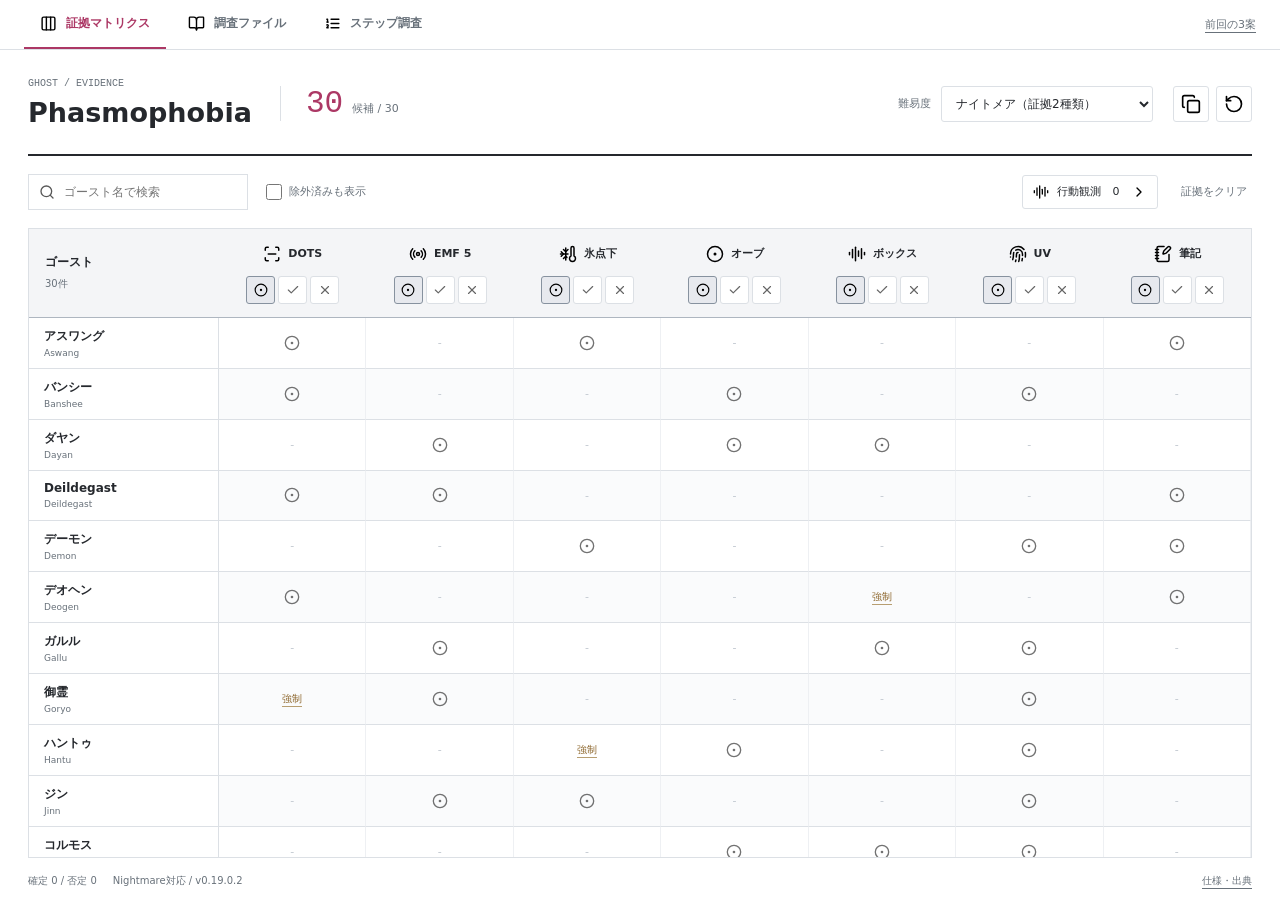
==== concepts.html @ 9a8bf1cd "Adopt dark dossier UI; polish Japanese copy and preserve saved investigations" ====
<!doctype html>
<html lang="ja">
  <head>
    <meta charset="utf-8" />
    <meta name="viewport" content="width=device-width, initial-scale=1" />
    <title>Phasmophobia | 新しいデザイン案</title>
    <meta name="theme-color" content="#ffffff" />
    <link rel="icon" href="./assets/radar.svg" type="image/svg+xml" />
    <link rel="stylesheet" href="./concepts.css" />
    <script src="./app.js" defer></script>
    <script src="./concept-state.js" defer></script>
    <script src="./concepts.js" defer></script>
  </head>
  <body data-concept="matrix">
    <nav class="concept-picker" role="tablist" aria-label="新しいデザイン案">
      <button id="matrixTab" type="button" role="tab" aria-selected="true" aria-controls="conceptApp" data-concept="matrix"><img src="./assets/columns-3.svg" alt="" />証拠マトリクス</button>
      <button id="fileTab" type="button" role="tab" aria-selected="false" aria-controls="conceptApp" data-concept="file" tabindex="-1"><img src="./assets/book-open.svg" alt="" />調査ファイル</button>
      <button id="flowTab" type="button" role="tab" aria-selected="false" aria-controls="conceptApp" data-concept="flow" tabindex="-1"><img src="./assets/list-ordered.svg" alt="" />ステップ調査</button>
      <a href="./designs.html">前回の3案</a>
    </nav>
    <main id="conceptApp" role="tabpanel" aria-labelledby="matrixTab"></main>
    <dialog id="ghostDialog" aria-label="ゴーストの調査記録"></dialog>
    <p class="sr-only" id="liveStatus" role="status" aria-live="polite"></p>
    <div id="conceptToast" class="concept-toast" role="status"></div>
  </body>
</html>
---- concepts.css ----
:root { font-family: "Segoe UI", "Yu Gothic UI", "Noto Sans JP", system-ui, sans-serif; font-size: 14px; letter-spacing: 0; color-scheme: light; --bg: #fff; --ink: #25282d; --muted: #68717a; --line: #dce0e5; --accent: #ac3865; --soft: #f4f5f7; --positive: #276e52; --negative: #af4849; }
* { box-sizing: border-box; }
body { margin: 0; color: var(--ink); background: var(--bg); }
button, input, select { font: inherit; letter-spacing: 0; color: inherit; }
button { cursor: pointer; }
button:disabled { cursor: default; opacity: .4; }
button, input, select, summary { -webkit-tap-highlight-color: transparent; }
button { transition: background 140ms, color 140ms; }
button, select, input { border-radius: 3px; }
button img { pointer-events: none; }
img { display: block; flex-shrink: 0; }
h1, h2, h3, p { margin: 0; }
a { color: var(--muted); text-underline-offset: 4px; }
:focus-visible { outline: 2px solid var(--accent); outline-offset: 3px; }
.sr-only { position: absolute; width: 1px; height: 1px; padding: 0; overflow: hidden; clip-path: inset(50%); white-space: nowrap; }
.concept-picker { display: flex; align-items: stretch; min-height: 49px; gap: 6px; padding: 0 24px; border-bottom: 1px solid var(--line); background: var(--bg); position: sticky; top: 0; z-index: 30; }
.concept-picker > button { display: flex; align-items: center; justify-content: center; gap: 9px; min-height: 49px; padding: 0 16px; border: 0; border-bottom: 2px solid transparent; border-radius: 0; background: transparent; font-size: 12px; color: var(--muted); font-weight: 600; }
.concept-picker > button img { width: 17px; height: 17px; }
.concept-picker > button[aria-selected="true"] { color: var(--accent); border-bottom-color: var(--accent); }
.concept-picker > button:hover { background: var(--soft); }
.concept-picker > a { display: flex; align-items: center; margin-left: auto; font-size: 11px; white-space: nowrap; }
#conceptApp { min-height: calc(100dvh - 49px); }
.brand h1 { font-size: 27px; line-height: 1.25; font-weight: 700; }
.brand > p { font-size: 10px; color: var(--muted); margin-bottom: 7px; font-family: Consolas, monospace; }
.utility-actions { display: flex; gap: 7px; }
.icon-control { width: 36px; height: 36px; flex-shrink: 0; padding: 0; display: inline-grid; place-items: center; border: 1px solid var(--line); background: transparent; }
.icon-control:hover { background: var(--soft); }
.header-settings { display: flex; align-items: center; justify-content: flex-end; gap: 20px; flex-wrap: wrap; }
.difficulty-menu { display: flex; align-items: center; gap: 10px; font-size: 11px; color: var(--muted); }
select { min-height: 36px; padding: 6px 28px 6px 10px; border: 1px solid var(--line); background: var(--bg); font-size: 12px; color: var(--ink); max-width: 100%; }
.custom-field { display: flex; align-items: center; gap: 8px; font-size: 11px; }
.custom-field input { width: 56px; min-height: 36px; padding: 6px; border: 1px solid var(--line); background: var(--bg); }
.name-search, .behavior-search { display: flex; align-items: center; gap: 9px; border: 1px solid var(--line); padding: 0 10px; min-height: 36px; background: var(--bg); }
.name-search img, .behavior-search img { width: 16px; height: 16px; opacity: .65; }
.name-search input, .behavior-search input { width: 100%; min-width: 0; border: 0; background: transparent; font-size: 12px; padding: 8px 0; outline-offset: 0; }
.name-search { width: 220px; max-width: 100%; }
.excluded-toggle { display: flex; align-items: center; gap: 7px; font-size: 11px; color: var(--muted); cursor: pointer; white-space: nowrap; }
input[type="checkbox"] { width: 16px; height: 16px; margin: 0; accent-color: var(--accent); flex-shrink: 0; }
.clear-control { font-size: 11px; color: var(--muted); padding: 7px 5px; background: transparent; border: 0; }
.clear-control:hover { color: var(--accent); }
.evidence-states { display: grid; grid-template-columns: repeat(3, 29px); gap: 3px; width: max-content; }
.evidence-states button { width: 29px; height: 28px; display: flex; justify-content: center; align-items: center; gap: 6px; padding: 0; border: 1px solid var(--line); background: var(--bg); color: var(--muted); }
.evidence-states button img { width: 14px; height: 14px; opacity: .6; }
.evidence-states button:hover { background: var(--soft); }
.evidence-states button[aria-checked="true"] { background: #e7e9ee; border-color: #87929f; }
.evidence-states button[aria-checked="true"] img { opacity: 1; }
.evidence-states button[aria-checked="true"][data-state="confirmed"] { border-color: #74a78c; background: #dfeee5; color: var(--positive); }
.evidence-states button[aria-checked="true"][data-state="denied"] { border-color: #c48b88; background: #f5e2df; color: var(--negative); }
.behavior-tools { display: flex; align-items: center; gap: 8px; flex-wrap: wrap; margin-bottom: 18px; }
.behavior-search { min-width: 0; flex: 1; }
.behavior-tools select { font-size: 11px; }
.observation-list { display: grid; grid-template-columns: repeat(3, minmax(0, 1fr)); gap: 0 24px; }
.observation { padding: 13px 0; border-top: 1px solid var(--line); min-width: 0; }
.observation > label { display: flex; align-items: start; gap: 9px; cursor: pointer; font-size: 12px; line-height: 1.7; }
.observation label input { margin-top: 3px; }
.observation.is-selected > label { color: var(--accent); }
.hint-label { font-size: 9px; color: var(--muted); margin-right: 6px; border-bottom: 1px solid var(--line); }
.observation details { margin: 7px 0 0 25px; }
summary { cursor: pointer; font-size: 11px; color: var(--muted); line-height: 1.8; }
.observation details p { font-size: 11px; color: var(--muted); line-height: 1.85; padding-top: 6px; overflow-wrap: anywhere; }
.empty-note { padding: 32px 16px; color: var(--muted); font-size: 13px; line-height: 1.8; text-align: center; }
.record-heading { display: flex; justify-content: space-between; align-items: start; gap: 16px; }
.record-id { font-size: 12px; color: var(--muted); margin-bottom: 7px; font-family: Consolas, monospace; overflow-wrap: anywhere; }
.record-heading h2 { font-size: 29px; line-height: 1.3; font-weight: 650; overflow-wrap: anywhere; }
.record-status { font-size: 10px; color: var(--positive); padding-top: 4px; white-space: nowrap; }
.record-status.out { color: var(--negative); }
.record-evidence { display: flex; flex-wrap: wrap; gap: 12px 22px; margin: 25px 0; border-top: 1px solid var(--line); border-bottom: 1px solid var(--line); padding: 17px 0; }
.record-evidence-item { display: flex; align-items: center; gap: 9px; font-size: 12px; }
.record-evidence-item img { width: 20px; height: 20px; }
.record-evidence-item small { display: inline-block; font-size: 9px; color: var(--accent); margin-left: 6px; }
.record-evidence-item.confirmed { color: var(--positive); }
.record-evidence-item.denied { color: var(--negative); text-decoration: line-through; }
.record-section { margin-top: 23px; }
.record-section h3 { font-size: 12px; color: var(--accent); font-weight: 650; margin-bottom: 9px; }
.record-section p { font-size: 13px; line-height: 2; overflow-wrap: anywhere; }
.record-options { border-top: 1px solid var(--line); margin-top: 26px; padding-top: 16px; }
.record-options summary span { font-variant-numeric: tabular-nums; margin-left: 10px; }
.record-options ul { list-style: none; padding: 0; margin: 12px 0 0; }
.record-options li { padding: 9px 0; border-top: 1px solid var(--line); display: grid; gap: 5px; font-size: 11px; }
.record-options li strong { font-weight: 500; }
.record-options li span { color: var(--muted); font-size: 10px; }
.exclusion-reason { color: var(--negative); font-size: 12px; line-height: 1.8; margin-top: 20px; }
#ghostDialog { width: min(760px, calc(100% - 32px)); max-height: calc(100dvh - 48px); border: 1px solid var(--line); border-radius: 4px; background: var(--bg); color: var(--ink); padding: 36px; overflow-y: auto; }
#ghostDialog::backdrop { background: rgb(22 25 28 / 55%); }
#ghostDialog > .icon-control { margin: 0 0 20px auto; display: grid; }
.concept-toast { position: fixed; bottom: 22px; right: 22px; z-index: 50; background: var(--ink); color: var(--bg); border-radius: 3px; padding: 12px 18px; font-size: 12px; max-width: calc(100% - 44px); opacity: 0; pointer-events: none; }
.concept-toast.show { opacity: 1; }

/* A: column controls and a complete evidence matrix, no candidate cards. */
body[data-concept="matrix"] { --bg: #fff; --ink: #25282d; --accent: #ac3865; --soft: #f4f5f7; }
.matrix-app { padding: 0 28px 22px; max-width: 1800px; margin: auto; }
.matrix-header { display: flex; align-items: center; gap: 28px; padding: 28px 0 24px; border-bottom: 2px solid var(--ink); }
.matrix-total { display: flex; align-items: baseline; gap: 9px; border-left: 1px solid var(--line); padding-left: 25px; }
.matrix-total strong { font-family: Consolas, monospace; font-size: 31px; font-weight: 400; color: var(--accent); min-width: 2ch; font-variant-numeric: tabular-nums; }
.matrix-total span { font-size: 11px; color: var(--muted); white-space: nowrap; }
.matrix-header .header-settings { margin-left: auto; }
.matrix-toolbar { display: flex; flex-wrap: wrap; align-items: center; gap: 18px; padding: 18px 0; }
.observation-toggle { display: flex; align-items: center; gap: 8px; padding: 8px 10px; background: transparent; border: 1px solid var(--line); font-size: 11px; margin-left: auto; }
.observation-toggle img { width: 16px; height: 16px; }
.observation-toggle b { font-weight: 500; font-variant-numeric: tabular-nums; width: 2ch; text-align: center; }
.observation-toggle[aria-expanded="true"] { background: #f5e7ed; border-color: #b98097; }
.matrix-observations { border-top: 1px solid var(--line); padding: 18px 0 24px; }
.matrix-scroll { max-height: calc(100dvh - 270px); min-height: 240px; overflow: auto; border: 1px solid var(--line); scrollbar-width: thin; }
.evidence-matrix { width: 100%; min-width: 940px; border-collapse: separate; border-spacing: 0; table-layout: fixed; }
.evidence-matrix .ghost-column { width: 190px; text-align: left; padding: 16px; font-size: 12px; }
.ghost-column small { display: block; color: var(--muted); font-weight: 400; margin-top: 6px; }
.evidence-matrix thead th { position: sticky; top: 0; z-index: 3; background: var(--soft); border-bottom: 1px solid #aeb6c0; padding: 13px 8px; }
.evidence-matrix thead th:first-child { left: 0; z-index: 5; }
.column-label { display: flex; justify-content: center; align-items: center; gap: 7px; font-size: 11px; font-weight: 600; min-height: 24px; margin-bottom: 10px; }
.column-label img { width: 18px; height: 18px; }
.evidence-matrix th .evidence-states { margin: auto; }
.evidence-matrix tbody th { position: sticky; left: 0; z-index: 2; background: var(--bg); text-align: left; padding: 0; border-bottom: 1px solid var(--line); border-right: 1px solid var(--line); }
.ghost-row-name { display: grid; grid-template-columns: minmax(0, 1fr); gap: 3px; padding: 10px 15px; background: transparent; border: 0; text-align: left; width: 100%; border-radius: 0; min-height: 49px; }
.ghost-row-name strong { font-size: 12px; font-weight: 600; overflow-wrap: anywhere; }
.ghost-row-name small { font-size: 9px; color: var(--muted); font-weight: 400; }
.ghost-row-name:hover { background: #f6eaf0; color: var(--accent); }
.evidence-matrix td { text-align: center; border-bottom: 1px solid var(--line); border-right: 1px solid #eef0f3; padding: 6px; font-size: 11px; }
.evidence-matrix td img { width: 16px; height: 16px; margin: auto; opacity: .55; }
.evidence-matrix tbody tr:nth-child(even) td { background: #fafbfc; }
.evidence-matrix td.confirmed, .evidence-matrix thead th.confirmed { background: #eaf4ef !important; }
.evidence-matrix td.denied, .evidence-matrix thead th.denied { background: #f9eeee !important; }
.cell-forced { color: #8b6429; font-size: 10px; border-bottom: 1px solid #b79e71; padding-bottom: 2px; }
.cell-extra { color: var(--accent); font-size: 10px; }
.no-evidence { color: #c0c7cf; }
.row-excluded .ghost-row-name { color: var(--negative); }
.row-excluded td { opacity: .5; }
.matrix-foot { display: flex; flex-wrap: wrap; gap: 16px; color: var(--muted); font-size: 10px; padding-top: 16px; }
.matrix-foot a { margin-left: auto; }

/* B: a dossier spread with a candidate rail and tabbed observation page. */
body[data-concept="file"], body[data-concept="flow"] { color-scheme: dark; --bg: #1a1c1b; --ink: #eef1e9; --muted: #b0b7ae; --line: #454a43; --soft: #2a2e29; --accent: #ddeb66; --positive: #a4d3af; --negative: #f0b3a8; }
body[data-concept="file"] img, body[data-concept="flow"] img { filter: invert(91%); }
body[data-concept="file"] .concept-picker, body[data-concept="flow"] .concept-picker { background: #141613; }
body[data-concept="file"] .concept-picker { border-top: 3px solid var(--accent); min-height: 49px; }
.file-app { max-width: 1380px; margin: auto; padding: 0 36px 24px; }
.file-header { display: flex; align-items: center; gap: 25px; padding: 27px 0 22px; }
.file-header .brand h1 { font-family: Georgia, serif; font-size: 28px; }
.file-edition { font-size: 11px; color: var(--muted); border-left: 1px solid var(--line); padding-left: 25px; }
.file-header .utility-actions { margin-left: auto; }
.file-candidates { border-top: 1px solid var(--line); border-bottom: 1px solid var(--line); }
.file-candidate-heading { display: flex; align-items: center; flex-wrap: wrap; gap: 18px; padding: 14px 0; }
.file-candidate-heading > h2 { font-size: 13px; display: flex; align-items: baseline; gap: 11px; }
.file-candidate-heading h2 strong { font-size: 23px; font-weight: 500; color: var(--accent); min-width: 2ch; }
.file-search-tools { display: flex; align-items: center; gap: 15px; margin-left: auto; }
.record-pager { display: flex; align-items: center; gap: 5px; font-variant-numeric: tabular-nums; }
.record-pager > span { font-family: Consolas, monospace; font-size: 11px; color: var(--muted); margin-right: 6px; min-width: 54px; text-align: right; }
.record-pager .icon-control { width: 36px; height: 36px; }
.candidate-rail { display: flex; gap: 0; overflow-x: auto; scrollbar-width: thin; padding-bottom: 3px; }
.candidate-rail button { min-height: 44px; padding: 11px 15px; border: 0; border-top: 2px solid transparent; border-radius: 0; background: transparent; white-space: nowrap; font-size: 12px; flex-shrink: 0; }
.candidate-rail button[aria-pressed="true"] { color: var(--accent); border-top-color: var(--accent); background: #353c29; }
.candidate-rail button:hover { background: var(--soft); }
.candidate-rail .out { text-decoration: line-through; color: var(--negative); }
.case-spread { display: grid; grid-template-columns: minmax(0, 1.18fr) minmax(0, 1fr); gap: 0; margin-top: 28px; }
.case-record { padding: 0 42px 15px 0; min-width: 0; }
.file-number { display: flex; align-items: baseline; gap: 12px; color: var(--muted); font-family: Consolas, monospace; font-size: 10px; padding-bottom: 22px; }
.file-number span { color: var(--accent); font-size: 18px; }
.case-controls { min-width: 0; border-left: 3px double var(--line); padding-left: 38px; }
.case-tabs { display: flex; border-bottom: 1px solid var(--line); gap: 0; }
.case-tabs button { flex: 1; border: 0; border-bottom: 2px solid transparent; background: transparent; padding: 12px; border-radius: 0; font-size: 12px; color: var(--muted); }
.case-tabs button[aria-selected="true"] { color: var(--accent); border-bottom-color: var(--accent); }
.case-tabs b { margin-left: 6px; font-size: 10px; font-weight: 500; }
.case-panel { padding: 24px 0 0; min-height: 420px; }
.case-section-heading { display: flex; justify-content: space-between; align-items: center; margin-bottom: 12px; }
.case-section-heading h2 { font-size: 12px; font-weight: 600; }
.evidence-row { display: flex; align-items: center; justify-content: space-between; gap: 10px; min-height: 59px; padding: 12px 0; border-bottom: 1px solid var(--line); }
.evidence-label { display: flex; align-items: center; gap: 12px; min-width: 0; }
.evidence-label img { width: 22px; height: 22px; }
.evidence-label strong { font-size: 12px; font-weight: 500; overflow-wrap: anywhere; }
.evidence-row.confirmed .evidence-label { color: var(--positive); }
.evidence-row.denied .evidence-label { color: var(--negative); }
.file-totals { display: flex; gap: 26px; padding-top: 20px; margin: 0; }
.file-totals > div { display: flex; align-items: baseline; gap: 13px; }
.file-totals dt { font-size: 11px; color: var(--muted); }
.file-totals dd { font-size: 21px; margin: 0; font-family: Consolas, monospace; }
.case-panel .observation-list { grid-template-columns: minmax(0, 1fr); max-height: 540px; overflow-y: auto; scrollbar-width: thin; padding-right: 10px; }
.case-panel .behavior-search { flex-basis: 100%; }
.file-settings { display: grid; align-content: start; gap: 23px; }
.file-settings .difficulty-menu { align-items: start; flex-direction: column; }
.file-settings .difficulty-menu select { width: 100%; }
.file-settings p, .file-settings a { font-size: 11px; color: var(--muted); }
.file-foot { display: flex; justify-content: space-between; flex-wrap: wrap; gap: 10px; border-top: 1px solid var(--line); padding-top: 16px; margin-top: 28px; font-size: 10px; color: var(--muted); }
body[data-app="dossier"] #conceptApp { min-height: 0; }
body[data-concept="file"] .brand > p { font-family: inherit; font-size: 11px; }
body[data-concept="file"] .name-search input { font-size: 13px; }
body[data-concept="file"] .clear-control { font-size: 12px; }
body[data-concept="file"] .empty-note h2 { font-size: 15px; line-height: 1.7; font-weight: 500; }
.empty-action { margin-top: 18px; padding: 10px 16px; border: 1px solid var(--line); background: transparent; color: var(--ink); font-size: 12px; }
.empty-action:hover { background: var(--soft); }
.case-panel { --evidence-control: 40px; }
.case-panel .evidence-states, .evidence-legend { display: grid; grid-template-columns: repeat(3, var(--evidence-control)); gap: 4px; }
.case-panel .evidence-states button { width: var(--evidence-control); height: var(--evidence-control); }
.case-panel .evidence-states img { width: 16px; height: 16px; }
.evidence-legend { width: max-content; margin-left: auto; text-align: center; font-size: 10px; color: var(--muted); padding-bottom: 2px; }
.file-settings .difficulty-menu > span { display: block; }
.file-settings .difficulty-menu select { max-width: 100%; }
.data-facts { margin: 0; display: grid; gap: 16px; }
.data-facts > div { display: flex; align-items: baseline; justify-content: space-between; gap: 16px; }
.data-facts dt { color: var(--muted); font-size: 12px; }
.data-facts dd { margin: 0; font-size: 12px; }
.skip-link { position: fixed; left: 16px; top: -60px; z-index: 60; padding: 12px 16px; color: var(--ink); background: var(--bg); border: 1px solid var(--accent); }
.skip-link:focus { top: 12px; }
.dossier-reference { border-top: 1px solid var(--line); padding: 17px 0; }
.dossier-reference > summary { font-size: 12px; color: var(--ink); }
.dossier-reference > summary > span { margin-left: 10px; color: var(--muted); font-size: 11px; }
.reference-scroll { overflow-x: auto; max-height: 540px; margin-top: 18px; scrollbar-width: thin; }
.reference-table { width: 100%; min-width: 720px; border-collapse: collapse; text-align: left; font-size: 12px; }
.reference-table th, .reference-table td { padding: 14px 16px; border-bottom: 1px solid var(--line); vertical-align: top; line-height: 1.85; }
.reference-table thead th { position: sticky; top: 0; background: var(--soft); z-index: 1; font-weight: 500; }
.reference-table th:first-child { width: 150px; }
.reference-table th:nth-child(2) { width: 270px; }
.reference-table tbody th { font-weight: 500; }
.reference-table small { display: block; color: var(--muted); font-size: 10px; }
.dossier-sources { max-width: 1380px; padding: 0 36px 24px; margin: auto; }
.update-notes { max-width: 960px; padding-top: 18px; font-size: 12px; line-height: 1.95; overflow-wrap: anywhere; }
.update-notes p { margin-bottom: 14px; }
.update-notes h2 { font-size: 13px; margin-top: 24px; }
.update-notes ul { padding-left: 22px; }
.update-notes li { margin: 7px 0; }
.source-footer { display: flex; justify-content: space-between; flex-wrap: wrap; gap: 12px; border-top: 1px solid var(--line); padding-top: 18px; color: var(--muted); font-size: 11px; line-height: 1.7; }

/* C: a staged instrument bank, observation screen, then master/detail results. */
body[data-concept="flow"] #conceptApp { padding-bottom: 90px; }
.flow-app { max-width: 1600px; padding: 0 32px 24px; margin: auto; }
.flow-header { display: flex; justify-content: space-between; align-items: center; gap: 24px; padding: 25px 0 28px; }
.flow-header .brand > p { color: var(--accent); }
.flow-steps { display: grid; grid-template-columns: repeat(3, minmax(0, 1fr)); border-top: 1px solid var(--line); border-bottom: 1px solid var(--line); }
.flow-steps button { display: flex; align-items: center; gap: 17px; border: 0; border-bottom: 3px solid transparent; border-right: 1px solid var(--line); border-radius: 0; background: transparent; padding: 18px 24px; font-size: 13px; color: var(--muted); text-align: left; }
.flow-steps button:last-child { border-right: 0; }
.flow-steps button span { font-size: 23px; font-family: Consolas, monospace; color: #6d7967; }
.flow-steps button[aria-current="step"] { color: var(--ink); border-bottom-color: var(--accent); background: #272d22; }
.flow-steps button[aria-current="step"] span { color: var(--accent); }
.flow-stage { padding-top: 30px; }
.stage-title { display: flex; align-items: center; flex-wrap: wrap; gap: 14px; margin-bottom: 28px; }
.stage-title > span { font-family: Consolas, monospace; color: var(--accent); font-size: 11px; }
.stage-title h2 { font-size: 19px; font-weight: 600; }
.stage-title > .clear-control, .stage-title > b { margin-left: auto; font-size: 11px; font-weight: 400; color: var(--muted); }
.instrument-bank { display: grid; grid-template-columns: repeat(7, minmax(0, 1fr)); border-top: 1px solid var(--line); border-bottom: 1px solid var(--line); }
.instrument { padding: 20px 13px 24px; border-right: 1px solid var(--line); min-width: 0; display: flex; flex-direction: column; align-items: center; }
.instrument:last-child { border-right: 0; }
.instrument-number { color: #8b9684; font-family: Consolas, monospace; font-size: 10px; align-self: start; margin-bottom: 25px; }
.instrument-icon { width: 34px; height: 34px; margin-bottom: 21px; }
.instrument h3 { font-size: 12px; font-weight: 500; min-height: 44px; line-height: 1.7; text-align: center; overflow-wrap: anywhere; }
.instrument-state { font-size: 11px; color: var(--muted); margin: 18px 0 14px; }
.instrument.confirmed { background: #263b2d; }
.instrument.denied { background: #402c28; }
.instrument.confirmed .instrument-state { color: var(--positive); }
.instrument.denied .instrument-state { color: var(--negative); }
.full-states { grid-template-columns: minmax(0, 1fr); width: 100%; max-width: 112px; gap: 5px; }
.full-states button { width: 100%; height: 31px; justify-content: start; padding: 0 10px; font-size: 10px; gap: 10px; }
body:is([data-concept="file"], [data-concept="flow"]) .evidence-states button[aria-checked="true"] { background: #454d3d; border-color: #96a180; color: #e8ecd6; }
body:is([data-concept="file"], [data-concept="flow"]) .evidence-states button[aria-checked="true"][data-state="confirmed"] { background: #355d42; border-color: #7db789; color: #d4ecce; }
body:is([data-concept="file"], [data-concept="flow"]) .evidence-states button[aria-checked="true"][data-state="denied"] { background: #6a3f33; border-color: #d9957d; color: #ffe4d5; }
.flow-stage > .observation-list { grid-template-columns: repeat(3, minmax(0, 1fr)); }
.flow-stage > .behavior-tools { padding-bottom: 8px; }
.flow-search-tools { display: flex; align-items: center; gap: 15px; margin-left: auto; }
.flow-results { display: grid; grid-template-columns: 248px minmax(0, 1fr); gap: 38px; }
.result-index { max-height: calc(100dvh - 390px); min-height: 220px; overflow-y: auto; scrollbar-width: thin; border-top: 1px solid var(--line); padding-right: 10px; }
.result-index button { display: grid; grid-template-columns: minmax(0, 1fr) 18px; grid-template-areas: "name arrow" "english arrow"; row-gap: 4px; text-align: left; width: 100%; padding: 13px 10px; border: 0; border-bottom: 1px solid var(--line); border-radius: 0; background: transparent; }
.result-index button strong { grid-area: name; font-size: 12px; font-weight: 500; overflow-wrap: anywhere; }
.result-index button span { grid-area: english; font-size: 10px; color: var(--muted); }
.result-index button img { grid-area: arrow; align-self: center; width: 16px; height: 16px; }
.result-index button[aria-pressed="true"] { background: #353c29; color: var(--accent); }
.result-index button:hover { background: var(--soft); }
.result-index button.out { color: var(--negative); }
.flow-record { min-width: 0; max-width: 850px; padding-left: 30px; border-left: 1px solid var(--line); }
.flow-record .record-evidence { gap: 16px 30px; }
.flow-record .record-heading h2 { font-size: 27px; }
.flow-dock { display: flex; align-items: center; gap: 25px; position: fixed; bottom: 0; left: 0; right: 0; z-index: 20; background: #151814; border-top: 1px solid var(--line); padding: 13px 32px; min-height: 76px; }
.dock-count { display: flex; align-items: baseline; gap: 12px; }
.dock-count strong { font-size: 28px; color: var(--accent); font-family: Consolas, monospace; font-weight: 400; min-width: 2ch; }
.dock-count > span, .dock-evidence { font-size: 11px; color: var(--muted); }
.dock-actions { display: flex; gap: 10px; margin-left: auto; }
.dock-actions button { display: flex; align-items: center; justify-content: center; gap: 11px; min-height: 40px; padding: 10px 18px; border: 1px solid var(--line); background: transparent; font-size: 12px; }
.dock-actions .next-step { background: var(--accent); color: #202719; border-color: var(--accent); }
.dock-actions .next-step img { filter: none; }
body[data-concept="flow"] .concept-toast { bottom: 96px; }

@media (max-width: 1100px) {
  .matrix-header { flex-wrap: wrap; gap: 18px; }
  .matrix-header .header-settings { gap: 12px; }
  .case-record { padding-right: 28px; }
  .case-controls { padding-left: 25px; }
  .file-edition { display: none; }
  .evidence-label { gap: 8px; }
  .evidence-label strong { font-size: 11px; }
  .instrument-bank { grid-template-columns: repeat(4, minmax(0, 1fr)); }
  .instrument { border-bottom: 1px solid var(--line); }
  .instrument:nth-child(4) { border-right: 0; }
  .full-states { grid-template-columns: repeat(3, minmax(0, 1fr)); max-width: 170px; }
  .full-states button { justify-content: center; padding: 0; }
  .full-states button span { display: none; }
  .instrument { padding: 14px 12px 16px; }
  .instrument-number { margin-bottom: 12px; }
  .instrument-icon { width: 28px; height: 28px; margin-bottom: 12px; }
  .instrument h3 { min-height: 38px; }
  .instrument-state { margin: 10px 0; }
  .flow-stage > .observation-list { grid-template-columns: repeat(2, minmax(0, 1fr)); }
}
@media (max-width: 800px) {
  .concept-picker { padding: 0 12px; gap: 0; }
  .concept-picker > button { padding: 0 12px; font-size: 11px; }
  .concept-picker > a { font-size: 10px; }
  .matrix-app { padding: 0 18px 20px; }
  .matrix-header .header-settings { width: 100%; justify-content: start; }
  .matrix-header .utility-actions { margin-left: auto; }
  .matrix-total { margin-left: auto; padding-left: 16px; gap: 8px; }
  .matrix-total strong { font-size: 27px; }
  .matrix-header { padding: 22px 0 18px; }
  .matrix-toolbar { gap: 12px; }
  .matrix-scroll { max-height: 580px; }
  .evidence-matrix { min-width: 850px; }
  .evidence-matrix .ghost-column { width: 155px; }
  .observation-list { grid-template-columns: repeat(2, minmax(0, 1fr)); }
  .file-app { padding: 0 20px 20px; }
  .dossier-sources { padding: 0 20px 24px; }
  .file-search-tools { margin-left: 0; }
  .record-pager { margin-left: auto; }
  .case-spread { display: flex; flex-direction: column; gap: 28px; }
  .case-controls { order: -1; border: 0; padding: 0; }
  .case-panel { min-height: 0; padding-top: 18px; }
  .case-record { padding: 24px 0 0; border-top: 3px double var(--line); }
  .file-number { padding-bottom: 17px; }
  .case-panel .observation-list { max-height: 460px; }
  .flow-app { padding: 0 20px 24px; }
  .flow-header { flex-wrap: wrap; gap: 18px; }
  .flow-header .header-settings { justify-content: start; width: 100%; }
  .flow-header .utility-actions { margin-left: auto; }
  .flow-steps button { padding: 15px; gap: 11px; }
  .flow-steps button span { font-size: 20px; }
  .flow-results { grid-template-columns: 200px minmax(0, 1fr); gap: 20px; }
  .flow-record { padding-left: 20px; }
  .flow-search-tools { width: 100%; margin-top: 8px; margin-left: 0; }
  .flow-dock { padding: 12px 20px; gap: 18px; }
}
@media (max-width: 540px) {
  .concept-picker { min-height: 46px; padding: 0 8px; }
  .concept-picker > button { min-height: 46px; padding: 0 8px; gap: 0; font-size: 10px; flex: 1; }
  .concept-picker > button img { display: none; }
  .concept-picker > a { display: none; }
  .brand h1, .file-header .brand h1 { font-size: 24px; }
  .brand > p { font-size: 9px; }
  .matrix-app { padding: 0 14px 18px; }
  .matrix-header { gap: 17px 10px; }
  .matrix-total { border: 0; padding: 0; flex-direction: column; gap: 0; align-items: end; }
  .matrix-total strong { line-height: 1.1; font-size: 29px; text-align: right; }
  .matrix-total span { font-size: 9px; }
  .matrix-header .header-settings { gap: 10px; }
  .difficulty-menu { gap: 6px; }
  .difficulty-menu > span { display: none; }
  .difficulty-menu select { font-size: 11px; max-width: 175px; padding-left: 8px; }
  .custom-field { gap: 5px; font-size: 10px; }
  .custom-field input { width: 42px; }
  .utility-actions { gap: 5px; }
  .icon-control { width: 32px; height: 32px; }
  .matrix-toolbar { gap: 10px; }
  .matrix-toolbar .name-search { width: calc(100% - 110px); flex-grow: 1; }
  .matrix-toolbar .observation-toggle { margin-left: 0; }
  .matrix-toolbar > .clear-control { margin-left: auto; }
  .matrix-foot { gap: 9px 14px; }
  .matrix-foot > span:nth-child(2) { display: none; }
  .observation-list, .flow-stage > .observation-list { grid-template-columns: minmax(0, 1fr); }
  .behavior-tools { gap: 7px; }
  .behavior-search { flex-basis: 100%; }
  .file-app { padding: 0 16px 20px; }
  .dossier-sources { padding: 0 16px 24px; }
  .case-panel { --evidence-control: 42px; }
  body[data-concept="file"] .evidence-label strong { font-size: 12px; }
  body[data-concept="file"] .record-section p { font-size: 13px; }
  .file-header { padding: 22px 0; }
  .file-candidate-heading { gap: 12px; }
  .file-search-tools { width: 100%; order: 2; }
  .file-search-tools .name-search { min-width: 0; flex: 1; }
  .candidate-rail button { padding: 10px 12px; }
  .case-spread { margin-top: 18px; }
  .evidence-row { min-height: 53px; }
  .evidence-label { gap: 8px; }
  .evidence-label img { width: 20px; height: 20px; }
  .file-totals { padding-top: 14px; }
  .record-heading h2, .flow-record .record-heading h2 { font-size: 25px; }
  .record-section p { font-size: 12px; line-height: 1.95; }
  .record-evidence { gap: 12px 16px; margin: 19px 0; }
  .record-evidence-item { font-size: 11px; gap: 7px; }
  .flow-app { padding: 0 16px 20px; }
  .flow-header { padding: 20px 0; gap: 16px; }
  .flow-header .header-settings { gap: 8px; }
  .flow-steps button { padding: 13px 10px; gap: 9px; font-size: 12px; }
  .flow-steps button span { font-size: 17px; }
  .flow-stage { padding-top: 23px; }
  .stage-title { gap: 10px; margin-bottom: 20px; }
  .stage-title h2 { font-size: 17px; }
  .instrument-bank { grid-template-columns: repeat(2, minmax(0, 1fr)); }
  .instrument:nth-child(even) { border-right: 0; }
  .instrument { padding: 12px 14px 15px; }
  .instrument-number { margin-bottom: 10px; }
  .instrument-icon { margin-bottom: 8px; width: 25px; height: 25px; }
  .instrument h3 { font-size: 11px; min-height: 38px; }
  .instrument-state { margin: 8px 0 10px; }
  .flow-results { display: flex; flex-direction: column; gap: 24px; }
  .result-index { max-height: 185px; min-height: 0; display: grid; grid-template-columns: repeat(2, minmax(0, 1fr)); gap: 0 12px; padding-right: 0; }
  .result-index button { padding: 10px 7px; }
  .flow-record { padding: 20px 0 0; border-left: 0; border-top: 1px solid var(--line); }
  .flow-search-tools { gap: 10px; }
  .flow-search-tools .name-search { flex: 1; min-width: 0; }
  .flow-dock { padding: 10px 14px; min-height: 66px; gap: 10px; }
  .dock-count { gap: 6px; }
  .dock-count strong { font-size: 24px; }
  .dock-count > span { font-size: 10px; }
  .dock-evidence { display: none; }
  .dock-actions { gap: 6px; }
  .dock-actions button { font-size: 11px; padding: 8px 10px; gap: 7px; min-height: 37px; }
  .dock-actions button img { width: 16px; height: 16px; }
  #ghostDialog { padding: 22px; }
}
@media (prefers-reduced-motion: reduce) { *, *::before, *::after { transition: none !important; scroll-behavior: auto !important; } }
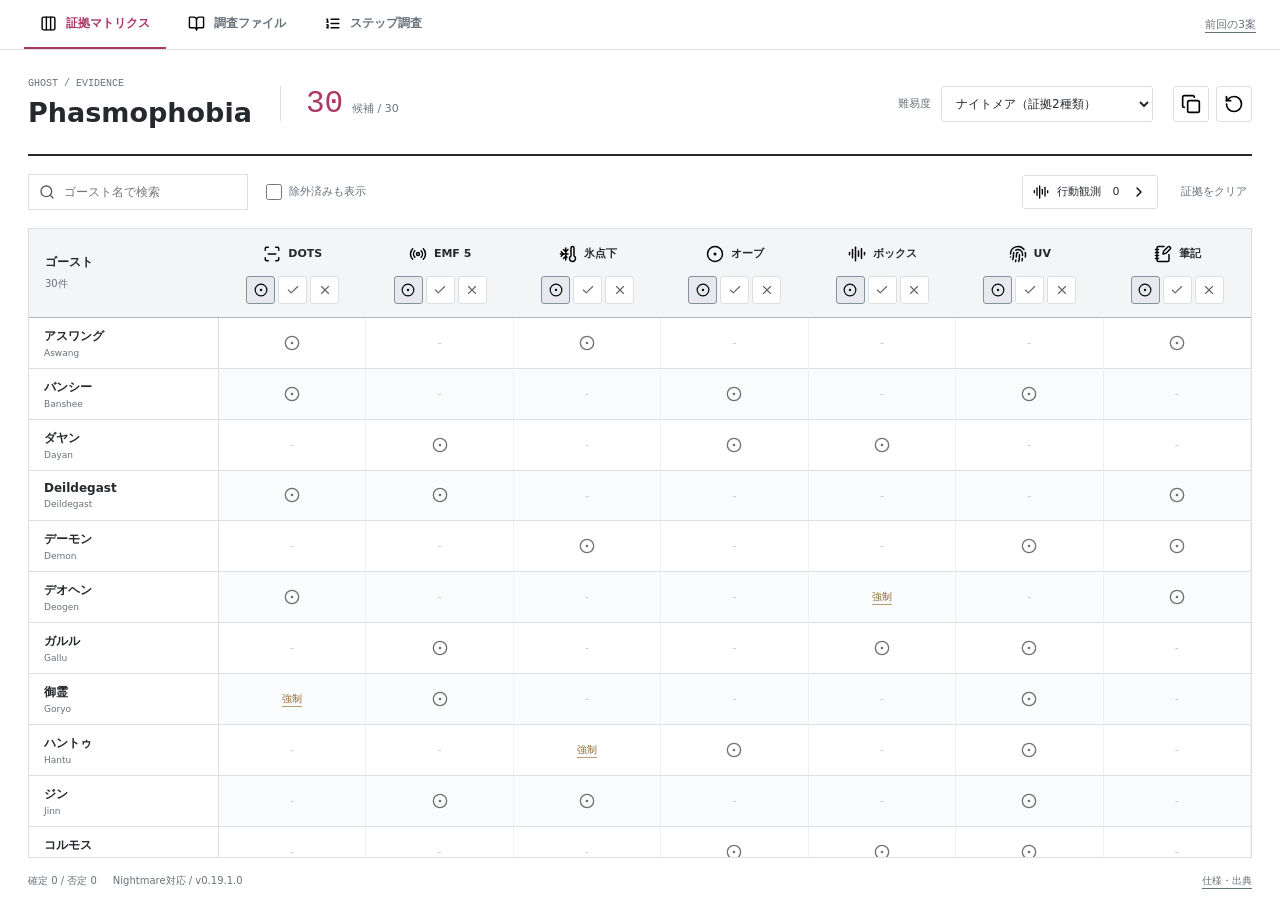
==== commit 92186826: "Recheck all 30 ghost profiles and clarify traits, tests and caveats" ====
--- a/concepts.html
+++ b/concepts.html
@@ -6,10 +6,11 @@
     <title>Phasmophobia | 新しいデザイン案</title>
     <meta name="theme-color" content="#ffffff" />
     <link rel="icon" href="./assets/radar.svg" type="image/svg+xml" />
-    <link rel="stylesheet" href="./concepts.css" />
-    <script src="./app.js" defer></script>
-    <script src="./concept-state.js" defer></script>
-    <script src="./concepts.js" defer></script>
+    <link rel="stylesheet" href="./concepts.css?v=20261017-review-1" />
+    <script src="./app.js?v=20261017-review-1" defer></script>
+    <script src="./concept-state.js?v=20261017-review-1" defer></script>
+    <script src="./investigation-advice.js?v=20261017-review-1" defer></script>
+    <script src="./concepts.js?v=20261017-review-1" defer></script>
   </head>
   <body data-concept="matrix">
     <nav class="concept-picker" role="tablist" aria-label="新しいデザイン案">
--- a/concepts.css
+++ b/concepts.css
@@ -61,6 +61,7 @@
 .empty-note { padding: 32px 16px; color: var(--muted); font-size: 13px; line-height: 1.8; text-align: center; }
 .record-heading { display: flex; justify-content: space-between; align-items: start; gap: 16px; }
 .record-id { font-size: 12px; color: var(--muted); margin-bottom: 7px; font-family: Consolas, monospace; overflow-wrap: anywhere; }
+.record-summary { font-size: 14px; line-height: 1.85; margin-top: 13px; overflow-wrap: anywhere; }
 .record-heading h2 { font-size: 29px; line-height: 1.3; font-weight: 650; overflow-wrap: anywhere; }
 .record-status { font-size: 10px; color: var(--positive); padding-top: 4px; white-space: nowrap; }
 .record-status.out { color: var(--negative); }
@@ -72,7 +73,13 @@
 .record-evidence-item.denied { color: var(--negative); text-decoration: line-through; }
 .record-section { margin-top: 23px; }
 .record-section h3 { font-size: 12px; color: var(--accent); font-weight: 650; margin-bottom: 9px; }
-.record-section p { font-size: 13px; line-height: 2; overflow-wrap: anywhere; }
+.record-notes { margin: 0; padding-left: 20px; list-style: disc outside; font-size: 13px; line-height: 1.9; overflow-wrap: anywhere; }
+.record-notes > li { padding-left: 3px; }
+.record-notes > li + li { margin-top: 9px; }
+.record-notes > li::marker { color: var(--accent); }
+.record-note-label { font-weight: 650; }
+.record-foot { border-top: 1px solid var(--line); margin-top: 23px; padding-top: 13px; font-size: 11px; line-height: 1.9; color: var(--muted); }
+.record-foot a { display: inline-block; margin-top: 6px; }
 .record-options { border-top: 1px solid var(--line); margin-top: 26px; padding-top: 16px; }
 .record-options summary span { font-variant-numeric: tabular-nums; margin-left: 10px; }
 .record-options ul { list-style: none; padding: 0; margin: 12px 0 0; }
@@ -156,7 +163,7 @@
 .file-number span { color: var(--accent); font-size: 18px; }
 .case-controls { min-width: 0; border-left: 3px double var(--line); padding-left: 38px; }
 .case-tabs { display: flex; border-bottom: 1px solid var(--line); gap: 0; }
-.case-tabs button { flex: 1; border: 0; border-bottom: 2px solid transparent; background: transparent; padding: 12px; border-radius: 0; font-size: 12px; color: var(--muted); }
+.case-tabs button { flex: 1; min-width: 0; border: 0; border-bottom: 2px solid transparent; background: transparent; padding: 12px 4px; border-radius: 0; font-size: 12px; color: var(--muted); white-space: nowrap; }
 .case-tabs button[aria-selected="true"] { color: var(--accent); border-bottom-color: var(--accent); }
 .case-tabs b { margin-left: 6px; font-size: 10px; font-weight: 500; }
 .case-panel { padding: 24px 0 0; min-height: 420px; }
@@ -172,6 +179,50 @@
 .file-totals > div { display: flex; align-items: baseline; gap: 13px; }
 .file-totals dt { font-size: 11px; color: var(--muted); }
 .file-totals dd { font-size: 21px; margin: 0; font-family: Consolas, monospace; }
+.advice-entry { display: flex; align-items: center; justify-content: space-between; gap: 16px; margin-top: 23px; padding-top: 18px; border-top: 1px solid var(--line); }
+.advice-entry p { color: var(--muted); font-size: 12px; line-height: 1.8; }
+.advice-link { display: inline-flex; align-items: center; gap: 7px; min-height: 36px; padding: 5px 0; border: 0; background: transparent; color: var(--accent); font-size: 12px; text-align: left; flex-shrink: 0; }
+.advice-link img { width: 16px; height: 16px; }
+.advice-link:hover { text-decoration: underline; text-underline-offset: 4px; }
+.investigation-advice { min-width: 0; overflow-wrap: anywhere; }
+.advice-heading > p:first-child { color: var(--muted); font-size: 11px; line-height: 1.8; margin-bottom: 8px; }
+.advice-heading h2 { font-size: 18px; line-height: 1.6; font-weight: 600; }
+.advice-summary { font-size: 13px; line-height: 1.9; margin-top: 10px; }
+.advice-context { margin: 18px 0 0; padding: 12px 0; border-block: 1px solid var(--line); font-size: 12px; }
+.advice-context > div { display: grid; grid-template-columns: 90px minmax(0, 1fr); gap: 12px; line-height: 1.8; }
+.advice-context > div + div { margin-top: 7px; }
+.advice-context dt { color: var(--muted); }
+.advice-context dd { margin: 0; }
+.advice-steps { margin: 24px 0 0; padding-left: 25px; }
+.advice-steps > li { padding-left: 5px; }
+.advice-steps > li + li { margin-top: 19px; }
+.advice-steps > li::marker { color: var(--accent); font-variant-numeric: tabular-nums; font-weight: 600; }
+.advice-steps h3, .advice-section > h3 { font-size: 13px; font-weight: 600; line-height: 1.8; }
+.advice-steps p, .advice-checks p { font-size: 13px; line-height: 1.9; margin-top: 6px; }
+.advice-section { border-top: 1px solid var(--line); padding-top: 20px; margin-top: 24px; }
+.advice-section > h3 { color: var(--accent); }
+.advice-checks { list-style: none; padding: 0; margin: 14px 0 0; }
+.advice-checks > li + li { border-top: 1px solid var(--line); margin-top: 17px; padding-top: 17px; }
+.advice-check-heading { display: flex; align-items: baseline; justify-content: space-between; gap: 8px 16px; flex-wrap: wrap; margin-bottom: 8px; }
+.advice-check-heading h4 { display: flex; align-items: center; gap: 8px; margin: 0; font-size: 13px; line-height: 1.8; font-weight: 500; }
+.advice-check-heading h4 img { width: 17px; height: 17px; }
+.advice-tag { color: var(--positive); font-size: 11px; line-height: 1.8; }
+.advice-tag.is-hint { color: var(--muted); }
+.advice-checks .advice-meta { font-size: 11px; color: var(--muted); }
+.advice-checks .record-notes { font-size: 12px; }
+.advice-hunt > summary { color: var(--ink); font-size: 13px; }
+.advice-observations > summary { color: var(--accent); font-size: 13px; }
+.advice-observations > summary > span { color: var(--muted); font-size: 11px; margin-left: 10px; }
+.advice-caution { color: var(--negative); font-size: 12px; line-height: 1.9; margin-top: 15px; }
+.advice-notices { padding: 14px 0 0 18px; margin: 24px 0 0; border-top: 1px solid var(--line); color: var(--muted); font-size: 12px; line-height: 1.9; }
+.advice-notices li + li { margin-top: 8px; }
+.advice-source { display: inline-block; font-size: 11px; margin-top: 18px; }
+.advice-comparison > details { padding: 12px 0; border-bottom: 1px solid var(--line); }
+.advice-comparison > details:first-of-type { margin-top: 6px; }
+.advice-comparison summary { color: var(--ink); font-size: 13px; }
+.advice-comparison summary span { margin-left: 10px; font-size: 11px; color: var(--muted); }
+.advice-comparison .record-notes { margin-top: 12px; }
+.advice-comparison .record-summary { font-size: 12px; color: var(--muted); }
 .case-panel .observation-list { grid-template-columns: minmax(0, 1fr); max-height: 540px; overflow-y: auto; scrollbar-width: thin; padding-right: 10px; }
 .case-panel .behavior-search { flex-basis: 100%; }
 .file-settings { display: grid; align-content: start; gap: 23px; }
@@ -210,6 +261,8 @@
 .reference-table th:nth-child(2) { width: 270px; }
 .reference-table tbody th { font-weight: 500; }
 .reference-table small { display: block; color: var(--muted); font-size: 10px; }
+.reference-table .record-notes { font-size: inherit; line-height: inherit; padding-left: 17px; }
+.reference-table .record-notes > li + li { margin-top: 6px; }
 .dossier-sources { max-width: 1380px; padding: 0 36px 24px; margin: auto; }
 .update-notes { max-width: 960px; padding-top: 18px; font-size: 12px; line-height: 1.95; overflow-wrap: anywhere; }
 .update-notes p { margin-bottom: 14px; }
@@ -365,7 +418,7 @@
   .dossier-sources { padding: 0 16px 24px; }
   .case-panel { --evidence-control: 42px; }
   body[data-concept="file"] .evidence-label strong { font-size: 12px; }
-  body[data-concept="file"] .record-section p { font-size: 13px; }
+  body[data-concept="file"] .record-notes { font-size: 13px; }
   .file-header { padding: 22px 0; }
   .file-candidate-heading { gap: 12px; }
   .file-search-tools { width: 100%; order: 2; }
@@ -377,7 +430,7 @@
   .evidence-label img { width: 20px; height: 20px; }
   .file-totals { padding-top: 14px; }
   .record-heading h2, .flow-record .record-heading h2 { font-size: 25px; }
-  .record-section p { font-size: 12px; line-height: 1.95; }
+  .record-notes { font-size: 12px; line-height: 1.95; }
   .record-evidence { gap: 12px 16px; margin: 19px 0; }
   .record-evidence-item { font-size: 11px; gap: 7px; }
   .flow-app { padding: 0 16px 20px; }
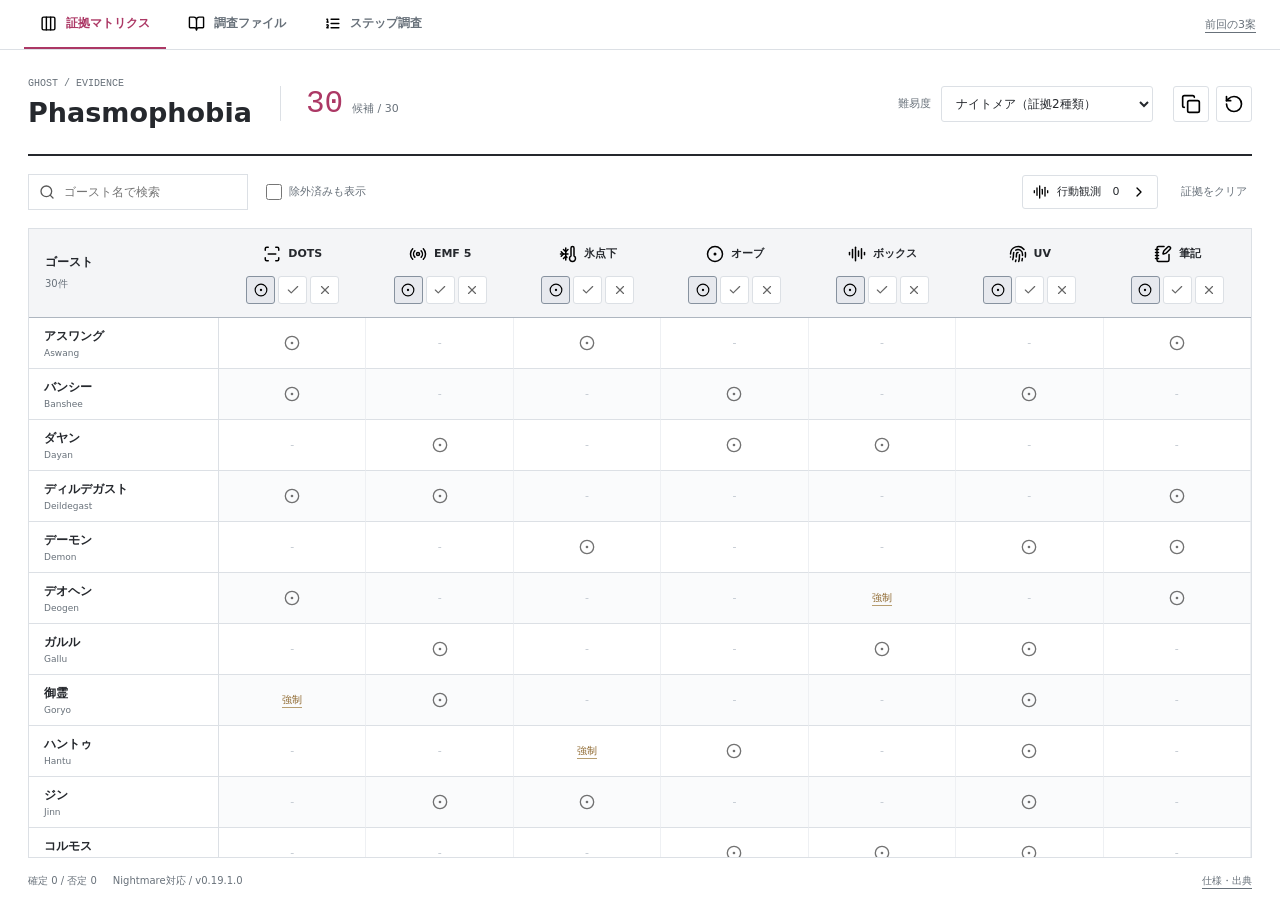
==== commit 98a00951: "Rebuild investigation guidance with Japanese wiki cross-checks Add sourced guidance for all 30 ghost" ====
--- a/concepts.html
+++ b/concepts.html
@@ -6,11 +6,16 @@
     <title>Phasmophobia | 新しいデザイン案</title>
     <meta name="theme-color" content="#ffffff" />
     <link rel="icon" href="./assets/radar.svg" type="image/svg+xml" />
-    <link rel="stylesheet" href="./concepts.css?v=20261017-review-1" />
-    <script src="./app.js?v=20261017-review-1" defer></script>
-    <script src="./concept-state.js?v=20261017-review-1" defer></script>
-    <script src="./investigation-advice.js?v=20261017-review-1" defer></script>
-    <script src="./concepts.js?v=20261017-review-1" defer></script>
+    <link rel="stylesheet" href="./concepts.css?v=20261031-wiki-1" />
+    <script src="./app.js?v=20261031-wiki-1" defer></script>
+    <script src="./wiki-knowledge.js?v=20261031-wiki-1" defer></script>
+    <script src="./concept-state.js?v=20261031-wiki-1" defer></script>
+    <script src="./investigation-advice.js?v=20261031-wiki-1" defer></script>
+    <script src="./footsteps.js?v=20261031-wiki-1" defer></script>
+    <script src="./footstep-audio.js?v=20261031-wiki-1" defer></script>
+    <script src="./footstep-view.js?v=20261031-wiki-1" defer></script>
+    <script src="./behavior-browser.js?v=20261031-wiki-1" defer></script>
+    <script src="./concepts.js?v=20261031-wiki-1" defer></script>
   </head>
   <body data-concept="matrix">
     <nav class="concept-picker" role="tablist" aria-label="新しいデザイン案">
--- a/concepts.css
+++ b/concepts.css
@@ -47,6 +47,80 @@
 .evidence-states button[aria-checked="true"][data-state="confirmed"] { border-color: #74a78c; background: #dfeee5; color: var(--positive); }
 .evidence-states button[aria-checked="true"][data-state="denied"] { border-color: #c48b88; background: #f5e2df; color: var(--negative); }
 .behavior-tools { display: flex; align-items: center; gap: 8px; flex-wrap: wrap; margin-bottom: 18px; }
+.behavior-browser { min-width: 0; --behavior-hint: #8b651d; }
+body:is([data-concept="file"], [data-concept="flow"]) .behavior-browser { --behavior-hint: #dcc28a; }
+.behavior-overview { display: flex; align-items: start; justify-content: space-between; flex-wrap: wrap; gap: 10px; padding-bottom: 18px; }
+.behavior-overview h2 { font-size: 16px; line-height: 1.6; }
+.behavior-overview p { margin-top: 6px; font-size: 11px; color: var(--muted); font-variant-numeric: tabular-nums; }
+.behavior-overview strong { font-size: 19px; color: var(--ink); margin-right: 4px; }
+.behavior-overview b { font-weight: 500; }
+.behavior-overview .clear-control { display: flex; align-items: center; gap: 6px; font-size: 11px; }
+.behavior-overview .clear-control img { width: 14px; height: 14px; }
+.behavior-conflict { border-left: 2px solid var(--negative); padding: 9px 12px; margin-bottom: 18px; color: var(--negative); font-size: 12px; line-height: 1.8; }
+.behavior-conflict p { color: var(--muted); font-size: 11px; margin-top: 5px; }
+.behavior-selected { border-top: 1px solid var(--line); padding: 13px 0; margin-bottom: 5px; }
+.behavior-selected-heading { display: flex; justify-content: space-between; gap: 8px; flex-wrap: wrap; align-items: center; font-size: 10px; color: var(--muted); }
+.behavior-selected h3 { font-size: 12px; color: var(--ink); }
+.behavior-selected h3 span { font-size: 10px; color: var(--muted); margin-left: 6px; font-weight: 400; }
+.behavior-selected ul { display: grid; gap: 2px; margin: 8px 0 0; padding: 0; list-style: none; }
+.behavior-selected li { display: flex; align-items: center; gap: 10px; font-size: 11px; color: var(--accent); min-width: 0; }
+.behavior-selected li > span { flex: 1; min-width: 0; overflow-wrap: anywhere; line-height: 1.7; }
+.behavior-selected .icon-control { width: 28px; height: 28px; border: 0; }
+.behavior-selected .icon-control img { width: 14px; height: 14px; }
+.behavior-browser .behavior-tools { display: grid; grid-template-columns: minmax(0, 1fr) minmax(0, 1fr); align-items: end; gap: 12px; margin-bottom: 16px; }
+.behavior-search-wrap { grid-column: 1 / -1; display: flex; gap: 6px; min-width: 0; }
+.behavior-search-wrap .behavior-search { flex: 1; }
+.behavior-search-wrap input { min-height: 38px; }
+.behavior-search-wrap .icon-control { height: 40px; }
+.behavior-select-label { display: grid; gap: 6px; min-width: 0; font-size: 10px; color: var(--muted); }
+.behavior-select-label select { width: 100%; }
+.behavior-scope { display: grid; grid-template-columns: repeat(3, minmax(0, 1fr)); border-bottom: 1px solid var(--line); }
+.behavior-scope button { display: flex; align-items: center; justify-content: center; flex-wrap: wrap; gap: 6px; min-height: 40px; padding: 8px 3px; font-size: 12px; border: 0; border-bottom: 2px solid transparent; border-radius: 0; background: transparent; color: var(--muted); }
+.behavior-scope button[aria-pressed="true"] { border-bottom-color: var(--accent); color: var(--accent); }
+.behavior-scope button span { font-size: 10px; font-variant-numeric: tabular-nums; }
+.behavior-results-heading { display: flex; align-items: center; justify-content: space-between; min-height: 42px; gap: 8px; font-size: 10px; color: var(--muted); }
+.behavior-results-heading .clear-control { font-size: 10px; }
+.behavior-group { min-width: 0; }
+.behavior-group > h3 { display: flex; align-items: center; gap: 10px; font-size: 11px; font-weight: 600; color: var(--muted); padding: 10px 0; border-bottom: 1px solid var(--line); }
+.behavior-group > h3 > span { font-weight: 400; font-size: 10px; }
+.behavior-browser .observation { padding: 15px 0; border-top: 0; border-bottom: 1px solid var(--line); }
+.behavior-browser .observation:last-child { border-bottom: 0; }
+.behavior-browser .observation > label { font-size: 13px; line-height: 1.8; }
+.observation-meta { display: flex; align-items: center; gap: 7px 12px; flex-wrap: wrap; margin: 8px 0 0 25px; font-size: 10px; line-height: 1.7; color: var(--muted); }
+.behavior-kind { color: var(--positive); border-left: 2px solid currentColor; padding-left: 6px; }
+.behavior-kind.is-hint { color: var(--behavior-hint); }
+.observation-impact { font-variant-numeric: tabular-nums; }
+.behavior-evidence { flex-basis: 100%; }
+.observation-warning { color: var(--negative); font-size: 11px; line-height: 1.8; margin: 6px 0 0 25px; }
+.behavior-conditions { padding-top: 8px; }
+.behavior-conditions .record-notes { font-size: 11px; line-height: 1.85; color: var(--muted); padding-left: 15px; }
+.behavior-conditions .record-notes li + li { margin-top: 6px; }
+.wiki-focus { padding: 18px 0 0; border-top: 1px solid var(--line); margin-top: 22px; }
+.wiki-focus h3 { font-size: 12px; line-height: 1.7; margin-bottom: 10px; color: var(--accent); }
+.record-conditions > summary { cursor: pointer; color: var(--muted); font-size: 12px; line-height: 1.8; }
+.record-conditions > .record-notes { margin-top: 12px; }
+.wiki-focus .record-notes { font-size: 12px; line-height: 1.9; }
+.wiki-pitfall { font-size: 12px; line-height: 1.9; margin-top: 12px; color: var(--muted); overflow-wrap: anywhere; }
+.wiki-pitfall > strong { display: block; font-size: 11px; color: var(--accent); margin-bottom: 3px; }
+.wiki-links { display: flex; flex-wrap: wrap; gap: 6px 16px; padding-top: 12px; font-size: 11px; line-height: 1.8; }
+.wiki-links a { overflow-wrap: anywhere; }
+.wiki-reports { border-top: 1px solid var(--line); margin-top: 14px; padding-top: 10px; min-width: 0; }
+.wiki-reports > summary { cursor: pointer; font-size: 11px; line-height: 1.8; color: var(--accent); }
+.wiki-reports > h4 { font-size: 11px; line-height: 1.8; color: var(--accent); margin: 0; }
+.wiki-reports > summary > span { color: var(--muted); margin-left: 6px; white-space: nowrap; }
+.wiki-report-meta { color: var(--muted); font-size: 11px; line-height: 1.9; margin-top: 10px; }
+.wiki-reports > ul { padding-left: 18px; margin: 12px 0 0; font-size: 11px; line-height: 1.9; }
+.wiki-reports li + li { margin-top: 14px; }
+.wiki-reports li > strong { font-weight: 600; }
+.wiki-reports li > p { color: var(--muted); margin: 4px 0; }
+.evidence-caution { font-size: 11px; color: var(--muted); line-height: 1.9; margin-top: 18px; }
+.advice-comparison .wiki-focus { border-top: 0; padding: 8px 0 0; }
+.advice-comparison .wiki-focus > h3 { display: none; }
+.observation .wiki-reports { margin: 12px 0 0; }
+.observation details .wiki-links { padding-bottom: 4px; }
+.behavior-empty { padding: 25px 0; grid-column: 1 / -1; text-align: center; color: var(--muted); }
+.behavior-empty h3 { font-size: 13px; font-weight: 500; line-height: 1.8; }
+.behavior-empty .advice-link { margin-top: 10px; }
 .behavior-search { min-width: 0; flex: 1; }
 .behavior-tools select { font-size: 11px; }
 .observation-list { display: grid; grid-template-columns: repeat(3, minmax(0, 1fr)); gap: 0 24px; }
@@ -465,3 +539,125 @@
   #ghostDialog { padding: 22px; }
 }
 @media (prefers-reduced-motion: reduce) { *, *::before, *::after { transition: none !important; scroll-behavior: auto !important; } }
+
+.record-view-tabs { display: flex; gap: 24px; border-bottom: 1px solid var(--line); margin-top: 18px; }
+.record-view-tabs button { display: inline-flex; gap: 9px; align-items: center; min-height: 48px; padding: 10px 4px; border: 0; border-bottom: 2px solid transparent; border-radius: 0; background: transparent; color: var(--muted); font-size: 13px; }
+.record-view-tabs button[aria-selected="true"] { color: var(--accent); border-bottom-color: var(--accent); }
+.record-view-tabs img { width: 18px; height: 18px; }
+.record-footsteps { margin-top: 24px; padding: 18px 0; border-top: 1px solid var(--line); border-bottom: 1px solid var(--line); }
+.foot-mini-heading { display: flex; align-items: center; justify-content: space-between; flex-wrap: wrap; gap: 10px; margin-bottom: 12px; }
+.foot-mini-heading h3 { display: flex; gap: 8px; align-items: center; color: var(--accent); font-size: 12px; }
+.record-footsteps p { font-size: 12px; line-height: 1.9; overflow-wrap: anywhere; }
+.record-footsteps p + p { margin-top: 5px; color: var(--muted); }
+.record-footsteps .advice-link { margin-top: 12px; }
+.los-badge { display: inline-block; width: max-content; max-width: 100%; font-size: 11px; font-weight: 600; line-height: 1.7; border-left: 2px solid #91c4bd; padding-left: 8px; color: #b4d6d0; }
+.los-no { border-left-color: #d4b88c; color: #e1c59c; }
+.los-conditional { border-left-color: #ddeb66; color: #ddeb66; }
+.los-copied { border-left-color: #c9b3cf; color: #d9c4de; }
+.foot-workspace { padding-top: 27px; min-width: 0; }
+.foot-heading { display: flex; align-items: center; justify-content: space-between; gap: 16px; flex-wrap: wrap; }
+.foot-heading h2 { margin-top: 7px; font-size: 21px; line-height: 1.5; }
+.foot-heading .file-number { margin: 0; }
+.foot-synthetic { display: flex; align-items: center; gap: 8px; font-size: 11px; color: var(--muted); }
+.foot-intro { max-width: 850px; margin-top: 13px; color: var(--muted); font-size: 12px; line-height: 1.9; }
+.foot-settings { display: flex; align-items: end; gap: 20px 24px; flex-wrap: wrap; margin-top: 24px; padding: 18px 0; border-top: 1px solid var(--line); border-bottom: 1px solid var(--line); }
+.foot-field { display: grid; gap: 7px; min-width: 0; font-size: 11px; color: var(--muted); }
+.foot-field select { width: 100%; }
+.foot-check { display: flex; align-items: start; gap: 8px; min-height: 36px; padding-top: 9px; font-size: 12px; line-height: 1.6; cursor: pointer; }
+.foot-check input { margin-top: 2px; }
+.foot-check.is-disabled { color: var(--muted); cursor: default; }
+.foot-volume { display: grid; grid-template-columns: 18px minmax(0, 1fr); gap: 6px 8px; align-items: center; width: 170px; margin-left: auto; font-size: 11px; color: var(--muted); }
+.foot-volume output { float: right; font-variant-numeric: tabular-nums; }
+.foot-volume input { grid-column: 1 / -1; width: 100%; height: 25px; margin: 0; accent-color: var(--accent); }
+.listen-pair { display: grid; grid-template-columns: repeat(2, minmax(0, 1fr)); }
+.listen-lane { min-width: 0; padding: 24px 28px 18px 0; border-bottom: 1px solid var(--line); border-top: 2px solid transparent; }
+.listen-lane + .listen-lane { padding-left: 28px; padding-right: 0; border-left: 1px solid var(--line); }
+.listen-lane.is-playing { border-top-color: var(--accent); }
+.listen-lane header { display: flex; align-items: center; justify-content: space-between; gap: 14px; margin-bottom: 18px; }
+.listen-lane h3 { display: flex; align-items: center; gap: 12px; font-size: 16px; line-height: 1.5; min-width: 0; overflow-wrap: anywhere; }
+.lane-key { display: inline-grid; place-items: center; flex-shrink: 0; width: 30px; height: 30px; border: 1px solid #767f52; color: var(--accent); font-family: Consolas, monospace; font-size: 16px; }
+.listen-lane + .listen-lane .lane-key { color: #b4d6d0; border-color: #608780; }
+.listen-lane > .foot-field { margin-top: 12px; }
+.foot-button { display: inline-flex; align-items: center; justify-content: center; gap: 8px; min-height: 36px; padding: 7px 12px; border: 1px solid var(--line); background: transparent; font-size: 12px; white-space: nowrap; flex-shrink: 0; }
+.foot-button:hover { background: var(--soft); }
+.foot-primary { color: var(--accent); border-color: #76813e; }
+.listen-metrics { display: grid; grid-template-columns: 1fr 1fr; gap: 14px; margin-top: 16px; }
+.listen-metrics > div { display: grid; align-content: start; gap: 8px; }
+.listen-metrics span { color: var(--muted); font-size: 10px; line-height: 1.7; }
+.listen-metrics strong { font: 22px/1.4 Consolas, monospace; font-variant-numeric: tabular-nums; }
+.listen-metrics small { margin-left: 6px; font: 11px "Segoe UI", sans-serif; color: var(--muted); }
+.speed-track { position: relative; height: 5px; background: var(--line); margin: 14px 0 15px; }
+.speed-track span { display: block; height: 100%; background: #b8c75e; }
+.listen-lane + .listen-lane .speed-track span { background: #8bbdb4; }
+.speed-track i { position: absolute; top: -3px; width: 2px; height: 11px; background: var(--ink); }
+.listen-note { min-height: 46px; font-size: 11px; line-height: 1.9; color: var(--muted); overflow-wrap: anywhere; }
+.listen-transport { display: flex; align-items: center; gap: 10px; flex-wrap: wrap; padding: 17px 0 12px; }
+#footPlayback { margin-left: auto; font-size: 11px; color: var(--muted); min-width: 230px; font-variant-numeric: tabular-nums; line-height: 1.9; }
+.foot-disclaimer, .foot-caution { color: var(--muted); font-size: 11px; line-height: 1.9; overflow-wrap: anywhere; }
+.foot-caution { margin-top: 18px; }
+.foot-table-tools { display: flex; align-items: end; flex-wrap: wrap; gap: 14px 20px; padding: 28px 0 16px; }
+.foot-table-tools h3 { font-size: 14px; margin-right: auto; line-height: 36px; }
+.foot-table-tools h3 span { color: var(--muted); font-size: 11px; margin-left: 12px; font-weight: 400; }
+.foot-scope { display: flex; border: 1px solid var(--line); align-self: end; }
+.foot-scope button { border: 0; border-radius: 0; background: transparent; color: var(--muted); font-size: 11px; min-height: 36px; padding: 7px 12px; }
+.foot-scope button[aria-pressed="true"] { background: #353b29; color: var(--accent); }
+.foot-table-scroll { overflow: auto; max-height: 650px; border-top: 1px solid var(--line); border-bottom: 1px solid var(--line); }
+.foot-table { width: 100%; border-collapse: collapse; table-layout: fixed; min-width: 900px; text-align: left; font-size: 12px; line-height: 1.8; }
+.foot-table th, .foot-table td { padding: 17px 14px; border-bottom: 1px solid var(--line); vertical-align: top; overflow-wrap: anywhere; }
+.foot-table thead th { position: sticky; top: 0; z-index: 2; font-size: 10px; font-weight: 400; color: var(--muted); background: var(--bg); }
+.foot-table th:first-child { padding-left: 0; width: 16%; }
+.foot-table th:nth-child(2) { width: 22%; }
+.foot-table th:nth-child(3) { width: 14%; }
+.foot-table th:last-child { width: 13%; }
+.foot-table th[scope="row"] { font-size: 14px; font-weight: 600; }
+.foot-table small { display: block; color: var(--muted); font-size: 10px; font-weight: 400; line-height: 1.9; margin-top: 5px; }
+.foot-speed-cell { font-variant-numeric: tabular-nums; }
+.foot-speed-cell > small:first-child { display: inline; }
+.foot-row-actions { display: flex; gap: 6px; }
+.foot-row-actions .foot-button { gap: 5px; padding: 5px 7px; min-width: 40px; }
+.foot-row-actions img { width: 14px; height: 14px; }
+.foot-trait { color: var(--muted); font-size: 11px; }
+.foot-trait a { display: block; width: max-content; font-size: 10px; margin-top: 6px; }
+.foot-sources { display: flex; flex-wrap: wrap; justify-content: space-between; gap: 10px 20px; padding: 16px 0 0; color: var(--muted); font-size: 10px; }
+body[data-concept="matrix"] .record-footsteps .los-yes { color: var(--positive); }
+body[data-concept="matrix"] .record-footsteps .los-no { color: #795321; border-color: #a27839; }
+body[data-concept="matrix"] .record-footsteps .los-conditional { color: #6c601c; border-color: #887c2f; }
+body[data-concept="matrix"] .record-footsteps .los-copied { color: #73437b; border-color: #94649d; }
+@media (max-width: 800px) {
+  .foot-settings { gap: 16px; }
+  .foot-volume { margin-left: 0; }
+  .listen-lane { padding-right: 18px; }
+  .listen-lane + .listen-lane { padding-left: 18px; }
+  .listen-metrics { grid-template-columns: 1fr; gap: 12px; }
+  .foot-table { min-width: 800px; }
+}
+@media (max-width: 540px) {
+  .foot-workspace { padding-top: 22px; }
+  .foot-heading { gap: 10px; }
+  .foot-heading h2 { font-size: 19px; }
+  .foot-synthetic { font-size: 10px; }
+  .foot-settings { display: grid; grid-template-columns: 1fr 1fr; gap: 14px; }
+  .foot-settings > .foot-check { grid-column: 1 / -1; min-height: 28px; padding-top: 0; }
+  .foot-volume { grid-column: 1 / -1; width: 100%; }
+  .listen-pair { grid-template-columns: minmax(0, 1fr); }
+  .listen-lane, .listen-lane + .listen-lane { padding: 20px 0; border-left: 0; }
+  .listen-lane h3 { font-size: 15px; }
+  .listen-metrics { grid-template-columns: 1fr 1fr; }
+  .listen-metrics strong { font-size: 20px; }
+  .listen-note { min-height: 0; }
+  #footPlayback { margin-left: 0; width: 100%; min-width: 0; }
+  .foot-table-tools { gap: 12px; align-items: center; }
+  .foot-table-tools h3 { width: 100%; line-height: 1.6; }
+  .foot-table-tools > .foot-field { flex: 1; }
+  .foot-scope button { padding: 7px 9px; }
+  .foot-table-scroll { max-height: 780px; }
+  .foot-table, .foot-table tbody { display: block; min-width: 0; }
+  .foot-table thead { position: absolute; width: 1px; height: 1px; clip-path: inset(50%); overflow: hidden; }
+  .foot-table tr { display: grid; grid-template-columns: minmax(0, 1fr) auto; padding: 16px 0; gap: 10px 12px; border-bottom: 1px solid var(--line); }
+  .foot-table th[scope="row"], .foot-table td { border: 0; padding: 0; width: auto; }
+  .foot-table td:nth-child(2) { grid-column: 1; grid-row: 2; font-size: 12px; }
+  .foot-table td:nth-child(3) { grid-column: 2; grid-row: 1; text-align: right; padding-top: 3px; }
+  .foot-table td:nth-child(4) { grid-column: 1 / -1; grid-row: 3; }
+  .foot-table td:nth-child(5) { grid-column: 2; grid-row: 2; align-self: start; }
+  .foot-table td[colspan] { grid-column: 1 / -1; }
+}
